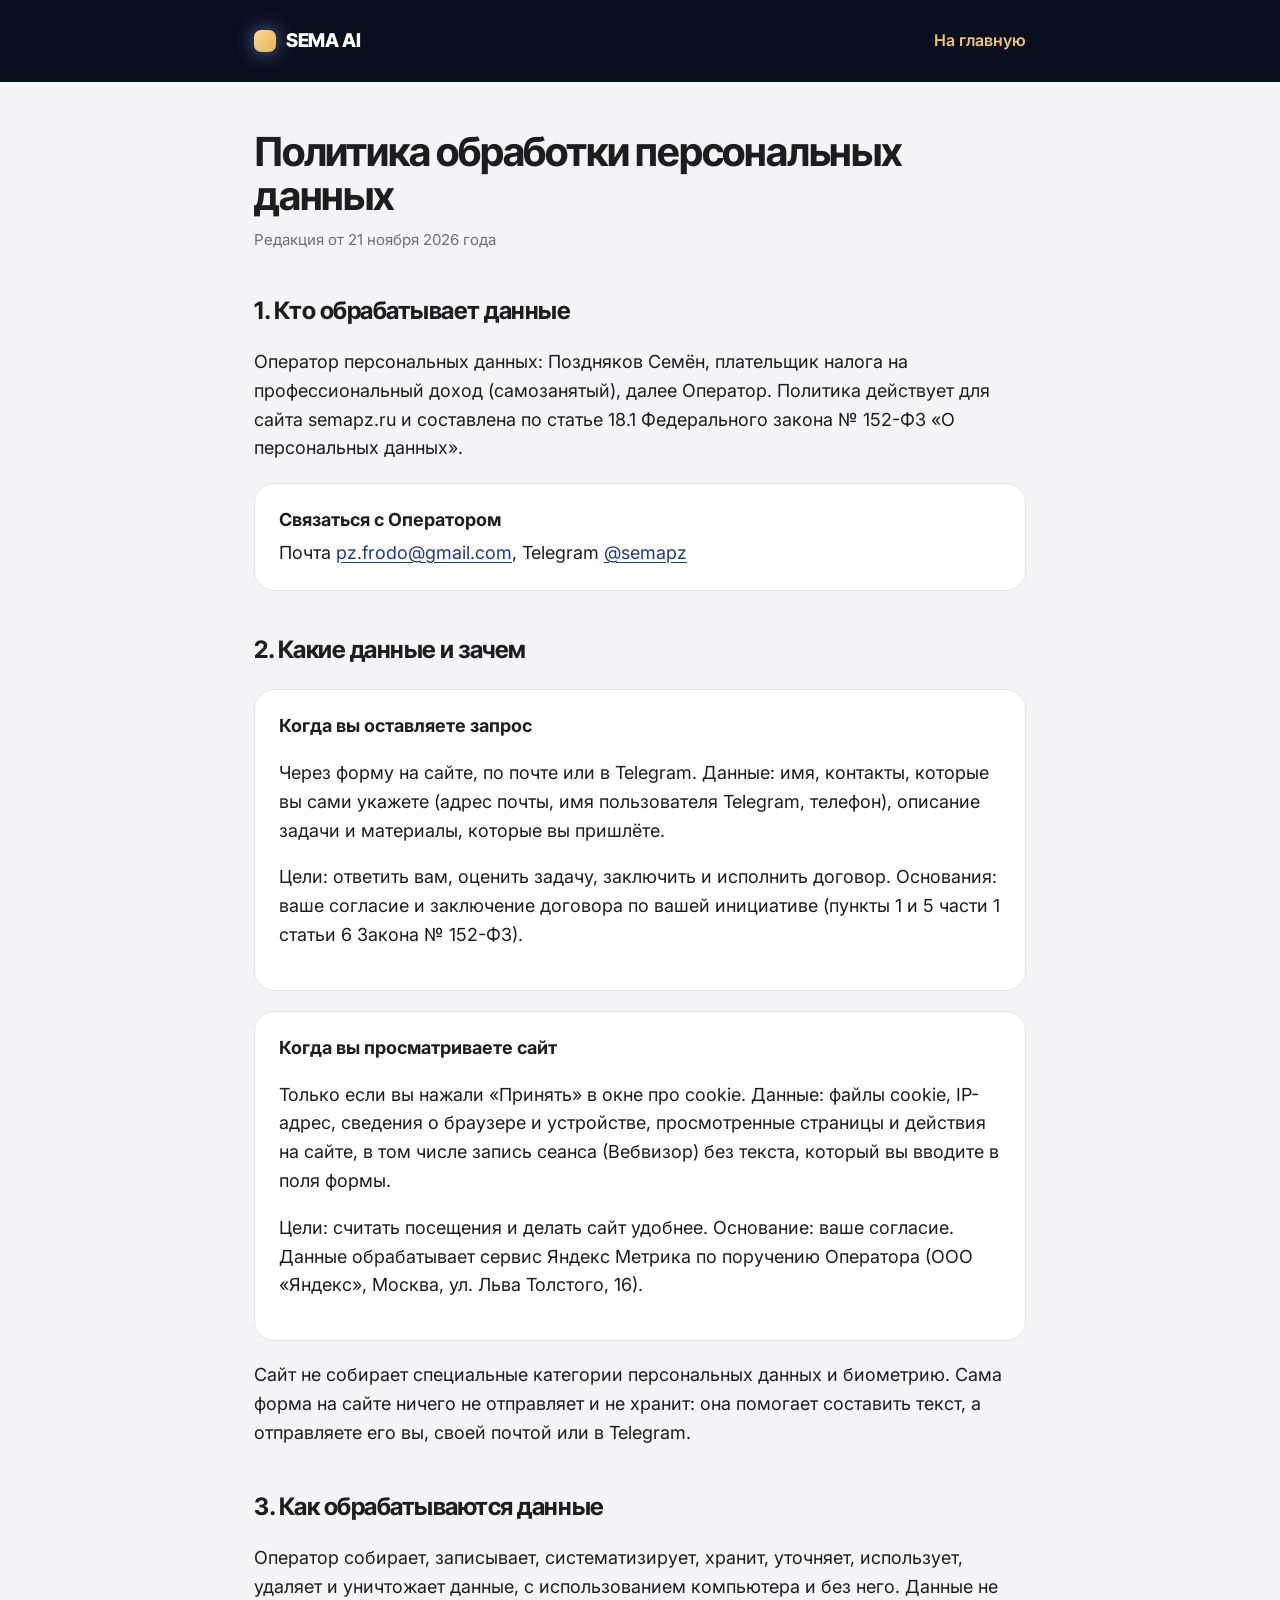
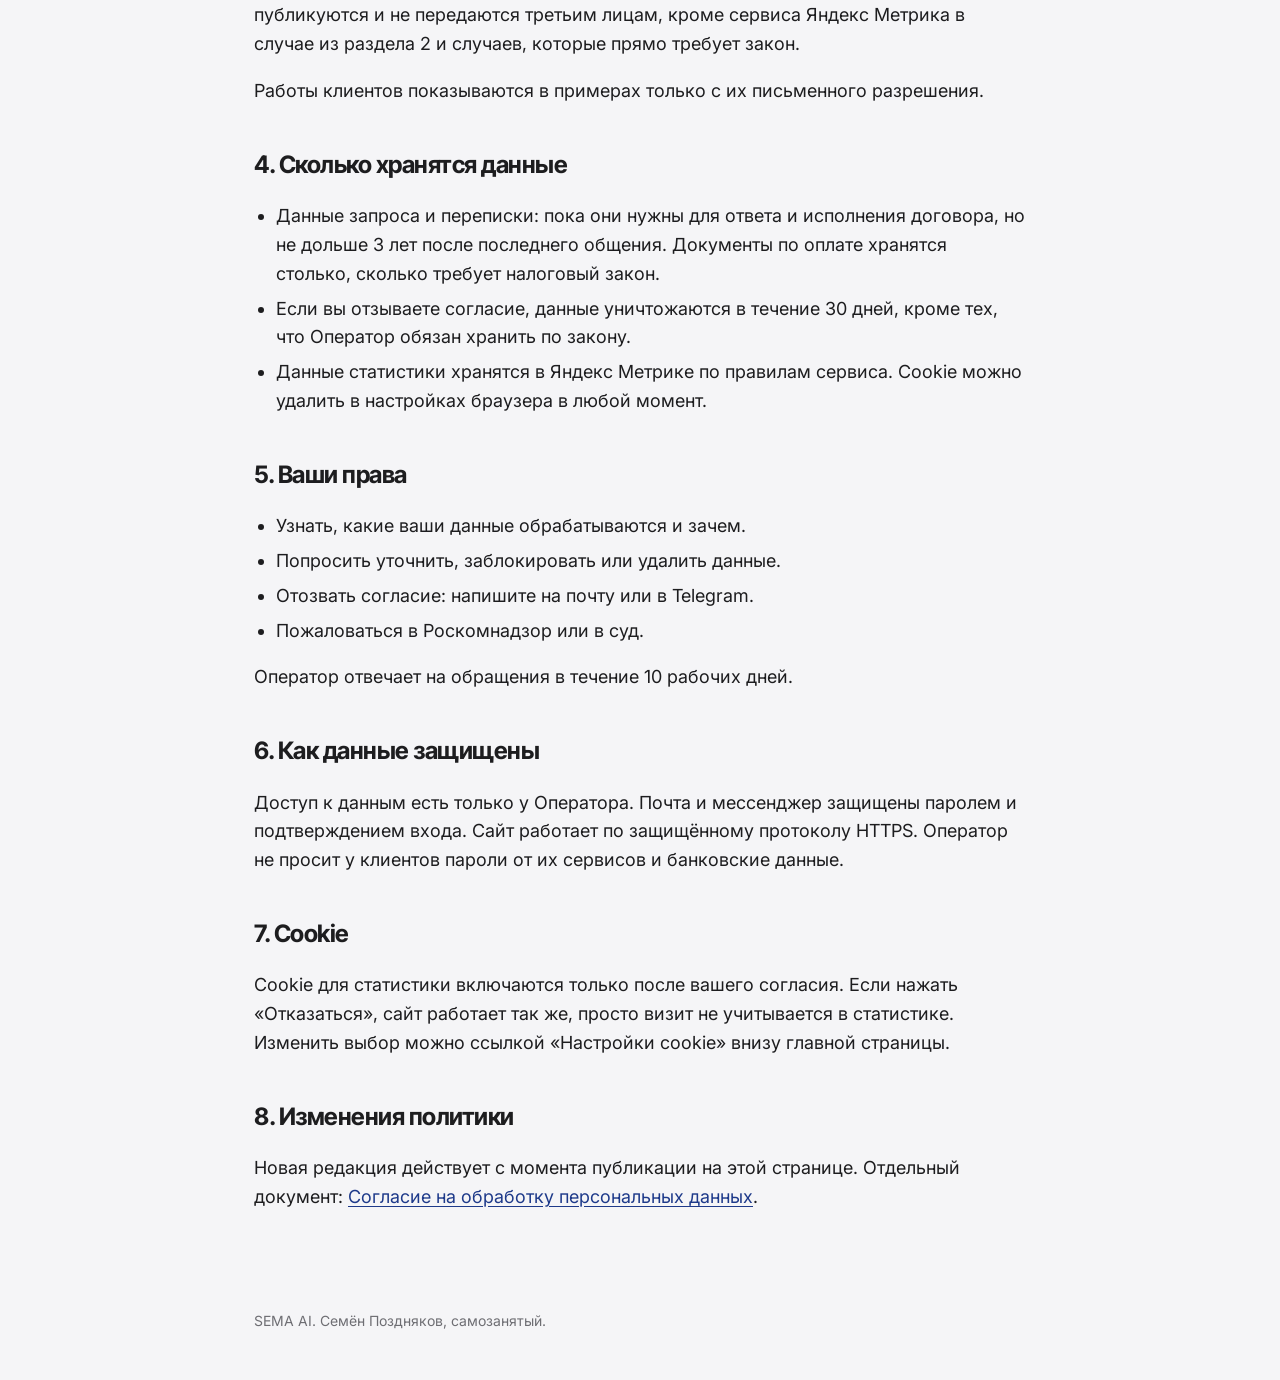
==== policy.html @ aa545725 "Превью ссылки, иконки, политика и согласие, Яндекс Метрика после согласия на cookie Co-Authored-By: " ====
<!DOCTYPE html>
<html lang="ru">
<head>
<meta charset="utf-8">
<meta name="viewport" content="width=device-width, initial-scale=1">
<title>Политика обработки персональных данных · SEMA AI</title>
<meta name="robots" content="noindex">
<link rel="icon" href="favicon.ico" sizes="any">
<link rel="apple-touch-icon" href="img/apple-touch-icon.png">
<link rel="preconnect" href="https://fonts.googleapis.com">
<link rel="preconnect" href="https://fonts.gstatic.com" crossorigin>
<link href="https://fonts.googleapis.com/css2?family=Inter:wght@400;600;700&family=Inter+Tight:wght@700;800&display=swap" rel="stylesheet">
<link rel="stylesheet" href="doc.css">
</head>
<body>
<header class="top"><div class="in"><a class="brand" href="./"><i aria-hidden="true"></i>SEMA AI</a><a class="back" href="./">На главную</a></div></header>
<main>
<h1>Политика обработки персональных данных</h1>
<p class="date">Редакция от 21 ноября 2026 года</p>

<h2>1. Кто обрабатывает данные</h2>
<p>Оператор персональных данных: Поздняков Семён, плательщик налога на профессиональный доход (самозанятый), далее Оператор. Политика действует для сайта semapz.ru и составлена по статье 18.1 Федерального закона № 152-ФЗ «О персональных данных».</p>
<div class="card"><b>Связаться с Оператором</b>Почта <a href="mailto:pz.frodo@gmail.com">pz.frodo@gmail.com</a>, Telegram <a href="https://t.me/semapz">@semapz</a></div>

<h2>2. Какие данные и зачем</h2>
<div class="card">
<b>Когда вы оставляете запрос</b>
<p>Через форму на сайте, по почте или в Telegram. Данные: имя, контакты, которые вы сами укажете (адрес почты, имя пользователя Telegram, телефон), описание задачи и материалы, которые вы пришлёте.</p>
<p>Цели: ответить вам, оценить задачу, заключить и исполнить договор. Основания: ваше согласие и заключение договора по вашей инициативе (пункты 1 и 5 части 1 статьи 6 Закона № 152-ФЗ).</p>
</div>
<div class="card">
<b>Когда вы просматриваете сайт</b>
<p>Только если вы нажали «Принять» в окне про cookie. Данные: файлы cookie, IP-адрес, сведения о браузере и устройстве, просмотренные страницы и действия на сайте, в том числе запись сеанса (Вебвизор) без текста, который вы вводите в поля формы.</p>
<p>Цели: считать посещения и делать сайт удобнее. Основание: ваше согласие. Данные обрабатывает сервис Яндекс Метрика по поручению Оператора (ООО «Яндекс», Москва, ул. Льва Толстого, 16).</p>
</div>
<p>Сайт не собирает специальные категории персональных данных и биометрию. Сама форма на сайте ничего не отправляет и не хранит: она помогает составить текст, а отправляете его вы, своей почтой или в Telegram.</p>

<h2>3. Как обрабатываются данные</h2>
<p>Оператор собирает, записывает, систематизирует, хранит, уточняет, использует, удаляет и уничтожает данные, с использованием компьютера и без него. Данные не публикуются и не передаются третьим лицам, кроме сервиса Яндекс Метрика в случае из раздела 2 и случаев, которые прямо требует закон.</p>
<p>Работы клиентов показываются в примерах только с их письменного разрешения.</p>

<h2>4. Сколько хранятся данные</h2>
<ul>
<li>Данные запроса и переписки: пока они нужны для ответа и исполнения договора, но не дольше 3 лет после последнего общения. Документы по оплате хранятся столько, сколько требует налоговый закон.</li>
<li>Если вы отзываете согласие, данные уничтожаются в течение 30 дней, кроме тех, что Оператор обязан хранить по закону.</li>
<li>Данные статистики хранятся в Яндекс Метрике по правилам сервиса. Cookie можно удалить в настройках браузера в любой момент.</li>
</ul>

<h2>5. Ваши права</h2>
<ul>
<li>Узнать, какие ваши данные обрабатываются и зачем.</li>
<li>Попросить уточнить, заблокировать или удалить данные.</li>
<li>Отозвать согласие: напишите на почту или в Telegram.</li>
<li>Пожаловаться в Роскомнадзор или в суд.</li>
</ul>
<p>Оператор отвечает на обращения в течение 10 рабочих дней.</p>

<h2>6. Как данные защищены</h2>
<p>Доступ к данным есть только у Оператора. Почта и мессенджер защищены паролем и подтверждением входа. Сайт работает по защищённому протоколу HTTPS. Оператор не просит у клиентов пароли от их сервисов и банковские данные.</p>

<h2>7. Cookie</h2>
<p>Cookie для статистики включаются только после вашего согласия. Если нажать «Отказаться», сайт работает так же, просто визит не учитывается в статистике. Изменить выбор можно ссылкой «Настройки cookie» внизу главной страницы.</p>

<h2>8. Изменения политики</h2>
<p>Новая редакция действует с момента публикации на этой странице. Отдельный документ: <a href="soglasie.html">Согласие на обработку персональных данных</a>.</p>
</main>
<footer>SEMA AI. Семён Поздняков, самозанятый.</footer>
</body>
</html>
---- doc.css ----
*{box-sizing:border-box}
html,body{margin:0}
body{background:#F5F5F7;color:#1d1d1f;font-family:"Inter","Helvetica Neue",Arial,system-ui,sans-serif;font-size:18px;line-height:1.6;-webkit-font-smoothing:antialiased}
a{color:#1E3A8A;text-underline-offset:3px}
:focus-visible{outline:3px solid #E9B355;outline-offset:3px;border-radius:6px}
.top{background:#0A0F1F;color:#fff}
.top .in{max-width:820px;margin:0 auto;padding:18px 24px;display:flex;align-items:center;justify-content:space-between;gap:16px}
.brand{display:flex;align-items:center;gap:10px;font-family:"Inter Tight","Inter",sans-serif;font-weight:800;font-size:19px;letter-spacing:-.02em;color:#fff;text-decoration:none}
.brand i{width:22px;height:22px;border-radius:7px;background:linear-gradient(135deg,#F8DA96,#E9B355);display:block;box-shadow:0 0 18px rgba(126,151,214,.7)}
.back{color:#F2C46D;font-weight:600;font-size:16px;text-decoration:none;padding:10px 0}
.back:hover{text-decoration:underline}
main{max-width:820px;margin:0 auto;padding:48px 24px 80px}
h1{font-family:"Inter Tight","Inter",sans-serif;font-size:40px;line-height:1.1;letter-spacing:-.03em;margin:0 0 10px}
.date{color:#6e6e73;font-size:15px;margin:0 0 32px}
h2{font-family:"Inter Tight","Inter",sans-serif;font-size:24px;letter-spacing:-.02em;margin:40px 0 10px}
p,li{max-width:70ch}
ul{padding-left:22px}
li{margin:6px 0}
.card{background:#fff;border-radius:20px;padding:22px 24px;margin:20px 0;border:1px solid #e5e5ea}
.card b{display:block;margin-bottom:4px}
footer{max-width:820px;margin:0 auto;padding:0 24px 48px;color:#6e6e73;font-size:14px}
@media (max-width:600px){h1{font-size:30px}body{font-size:17px}main{padding-top:32px}}
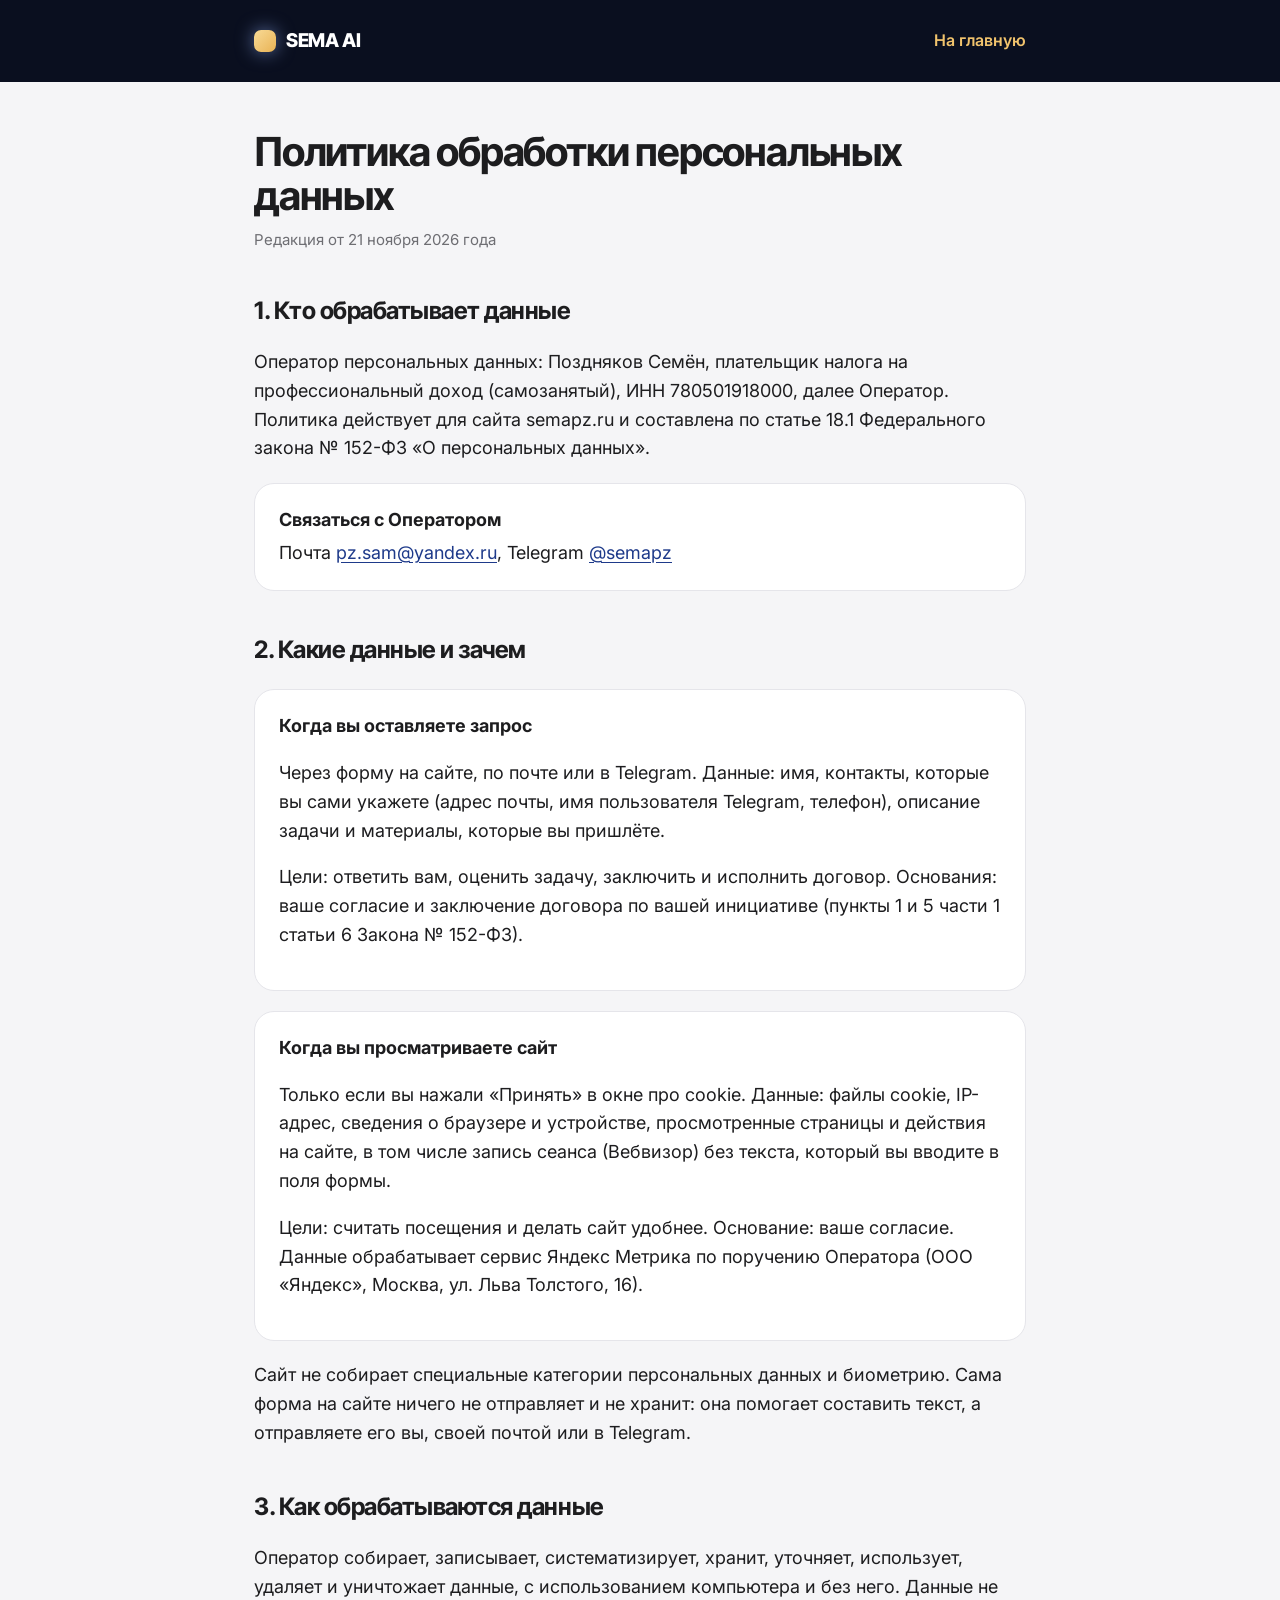
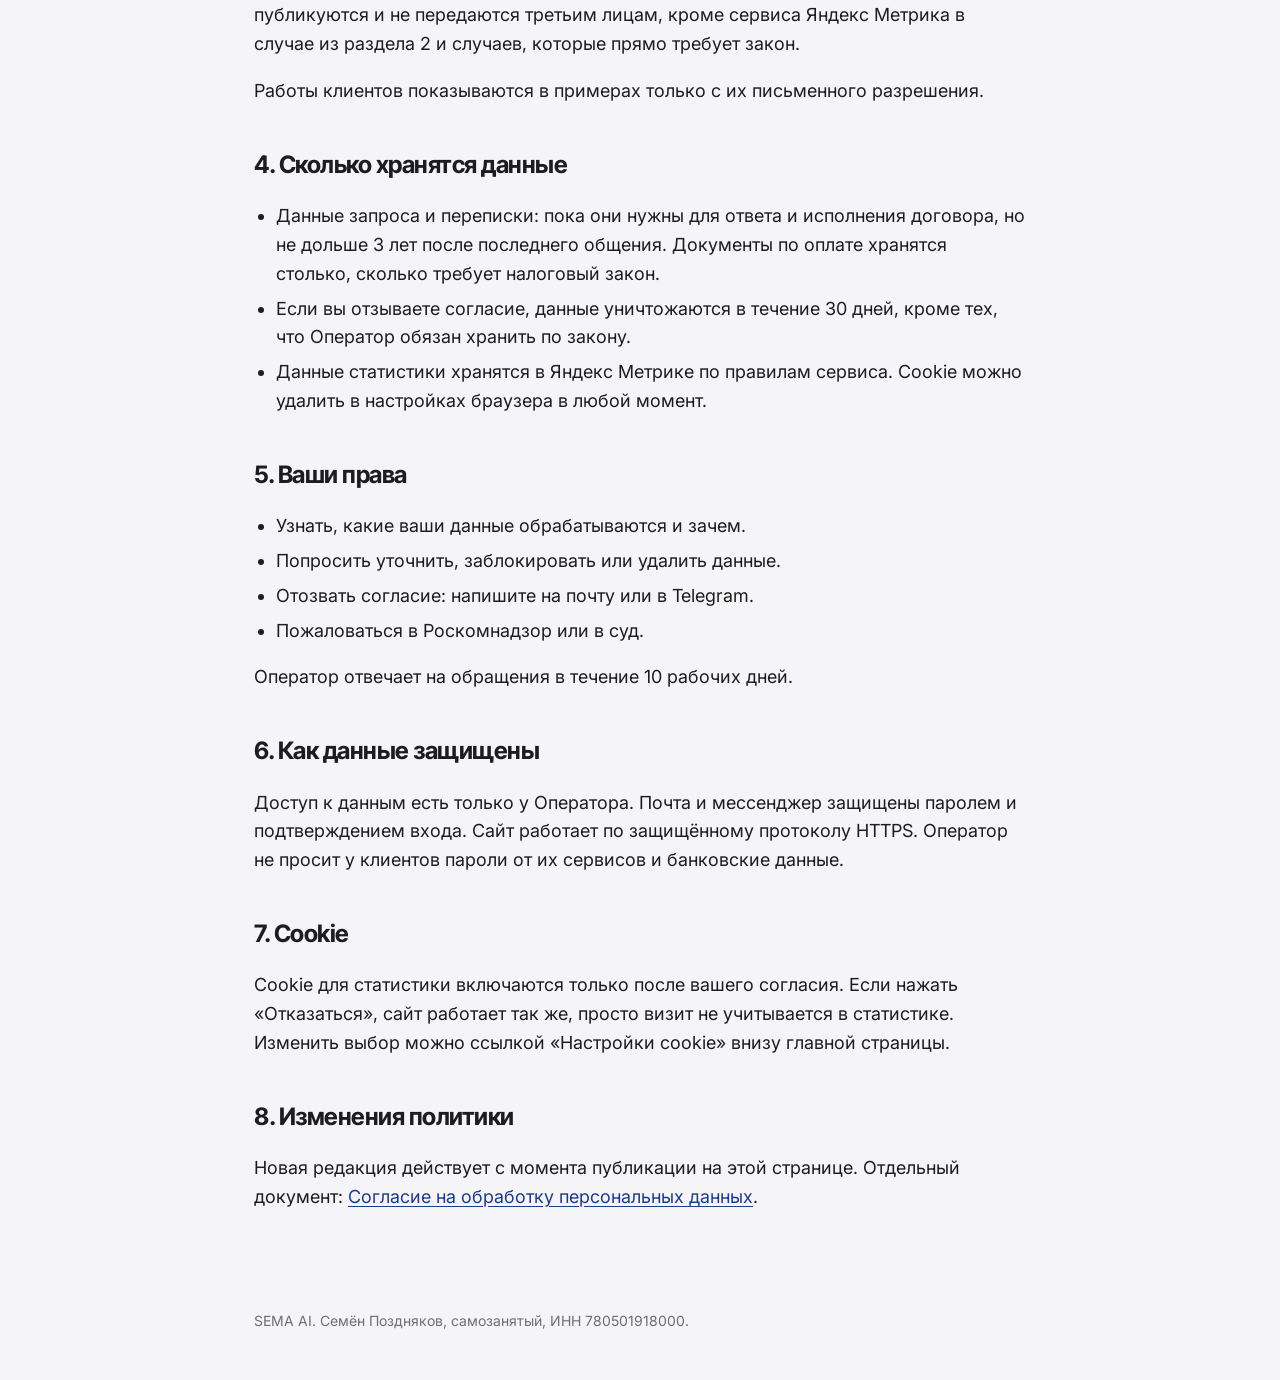
==== commit de34e683: "Почта pz.sam@yandex.ru, ИНН в политике, согласии и подвале, ролик с новой почтой Co-Authored-By: Cla" ====
--- a/policy.html
+++ b/policy.html
@@ -19,8 +19,8 @@
 <p class="date">Редакция от 21 ноября 2026 года</p>
 
 <h2>1. Кто обрабатывает данные</h2>
-<p>Оператор персональных данных: Поздняков Семён, плательщик налога на профессиональный доход (самозанятый), далее Оператор. Политика действует для сайта semapz.ru и составлена по статье 18.1 Федерального закона № 152-ФЗ «О персональных данных».</p>
-<div class="card"><b>Связаться с Оператором</b>Почта <a href="mailto:pz.frodo@gmail.com">pz.frodo@gmail.com</a>, Telegram <a href="https://t.me/semapz">@semapz</a></div>
+<p>Оператор персональных данных: Поздняков Семён, плательщик налога на профессиональный доход (самозанятый), ИНН 780501918000, далее Оператор. Политика действует для сайта semapz.ru и составлена по статье 18.1 Федерального закона № 152-ФЗ «О персональных данных».</p>
+<div class="card"><b>Связаться с Оператором</b>Почта <a href="mailto:pz.sam@yandex.ru">pz.sam@yandex.ru</a>, Telegram <a href="https://t.me/semapz">@semapz</a></div>
 
 <h2>2. Какие данные и зачем</h2>
 <div class="card">
@@ -64,6 +64,6 @@
 <h2>8. Изменения политики</h2>
 <p>Новая редакция действует с момента публикации на этой странице. Отдельный документ: <a href="soglasie.html">Согласие на обработку персональных данных</a>.</p>
 </main>
-<footer>SEMA AI. Семён Поздняков, самозанятый.</footer>
+<footer>SEMA AI. Семён Поздняков, самозанятый, ИНН 780501918000.</footer>
 </body>
 </html>
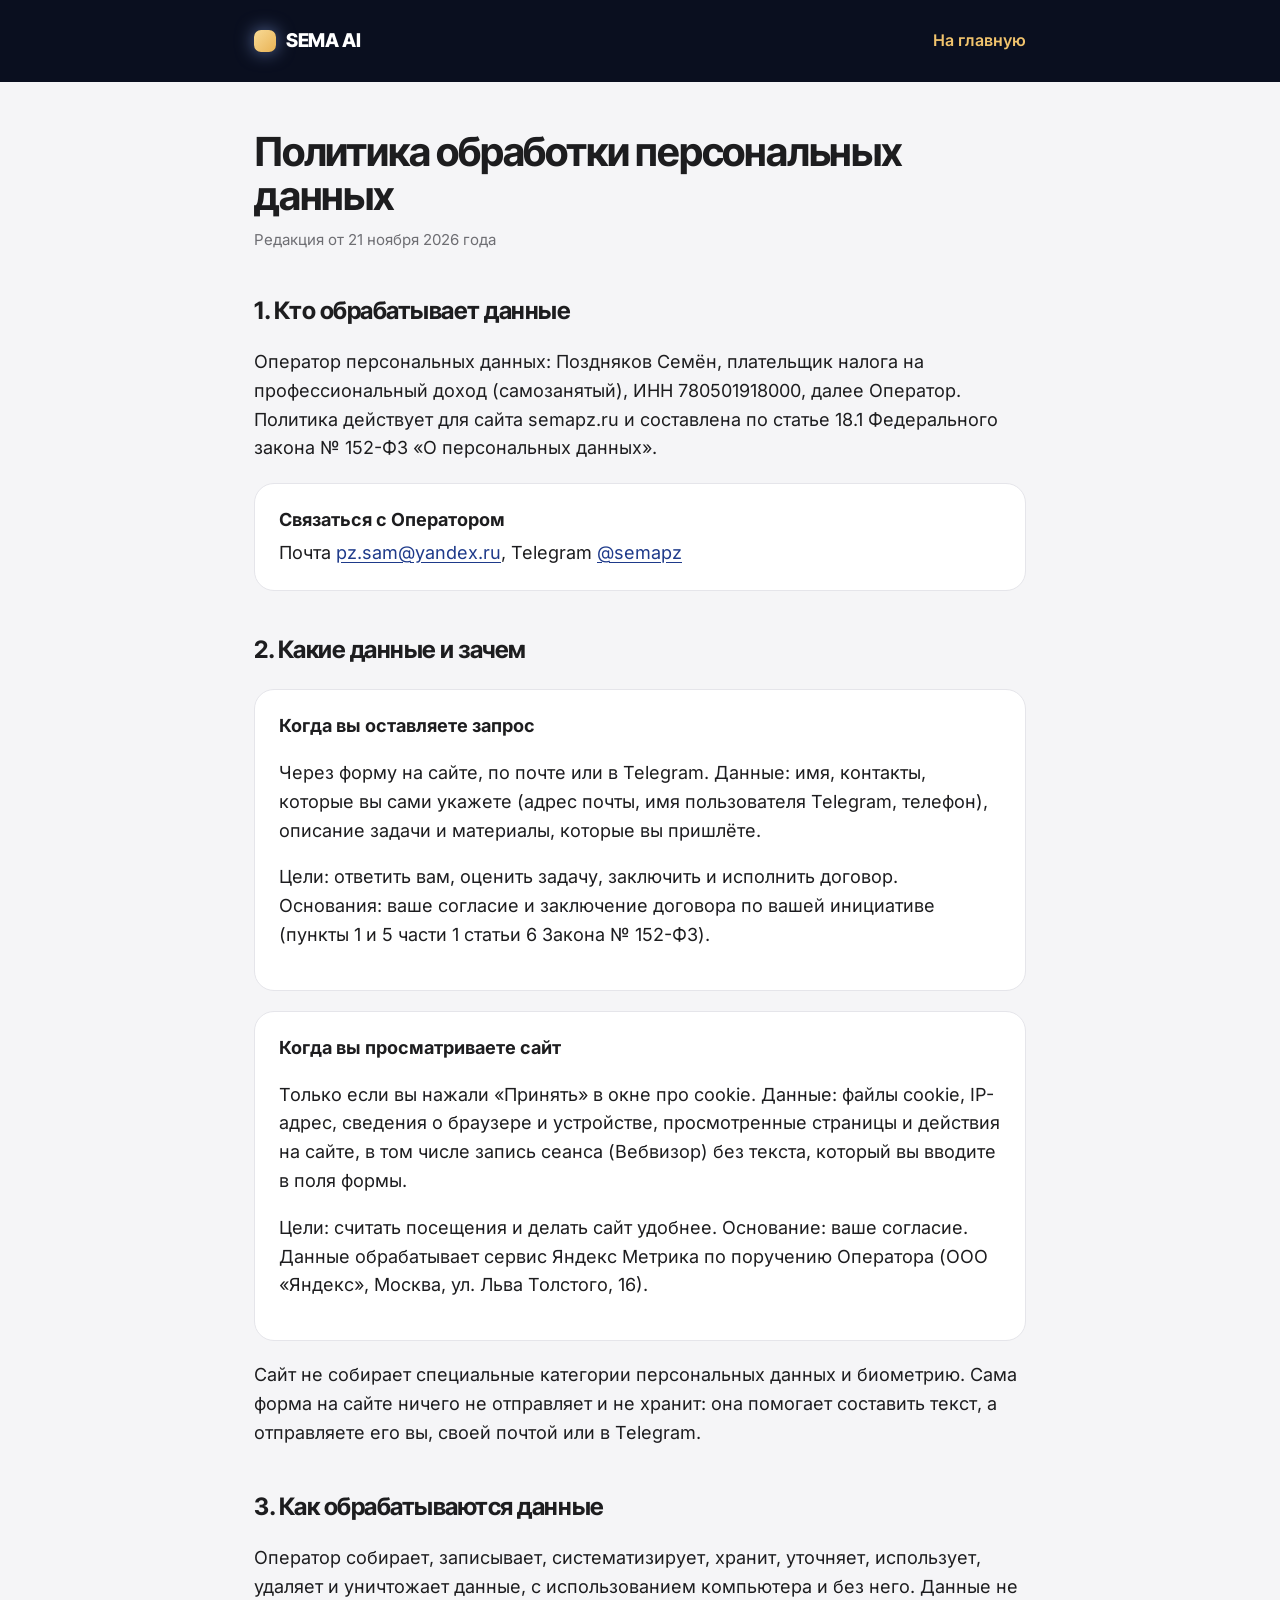
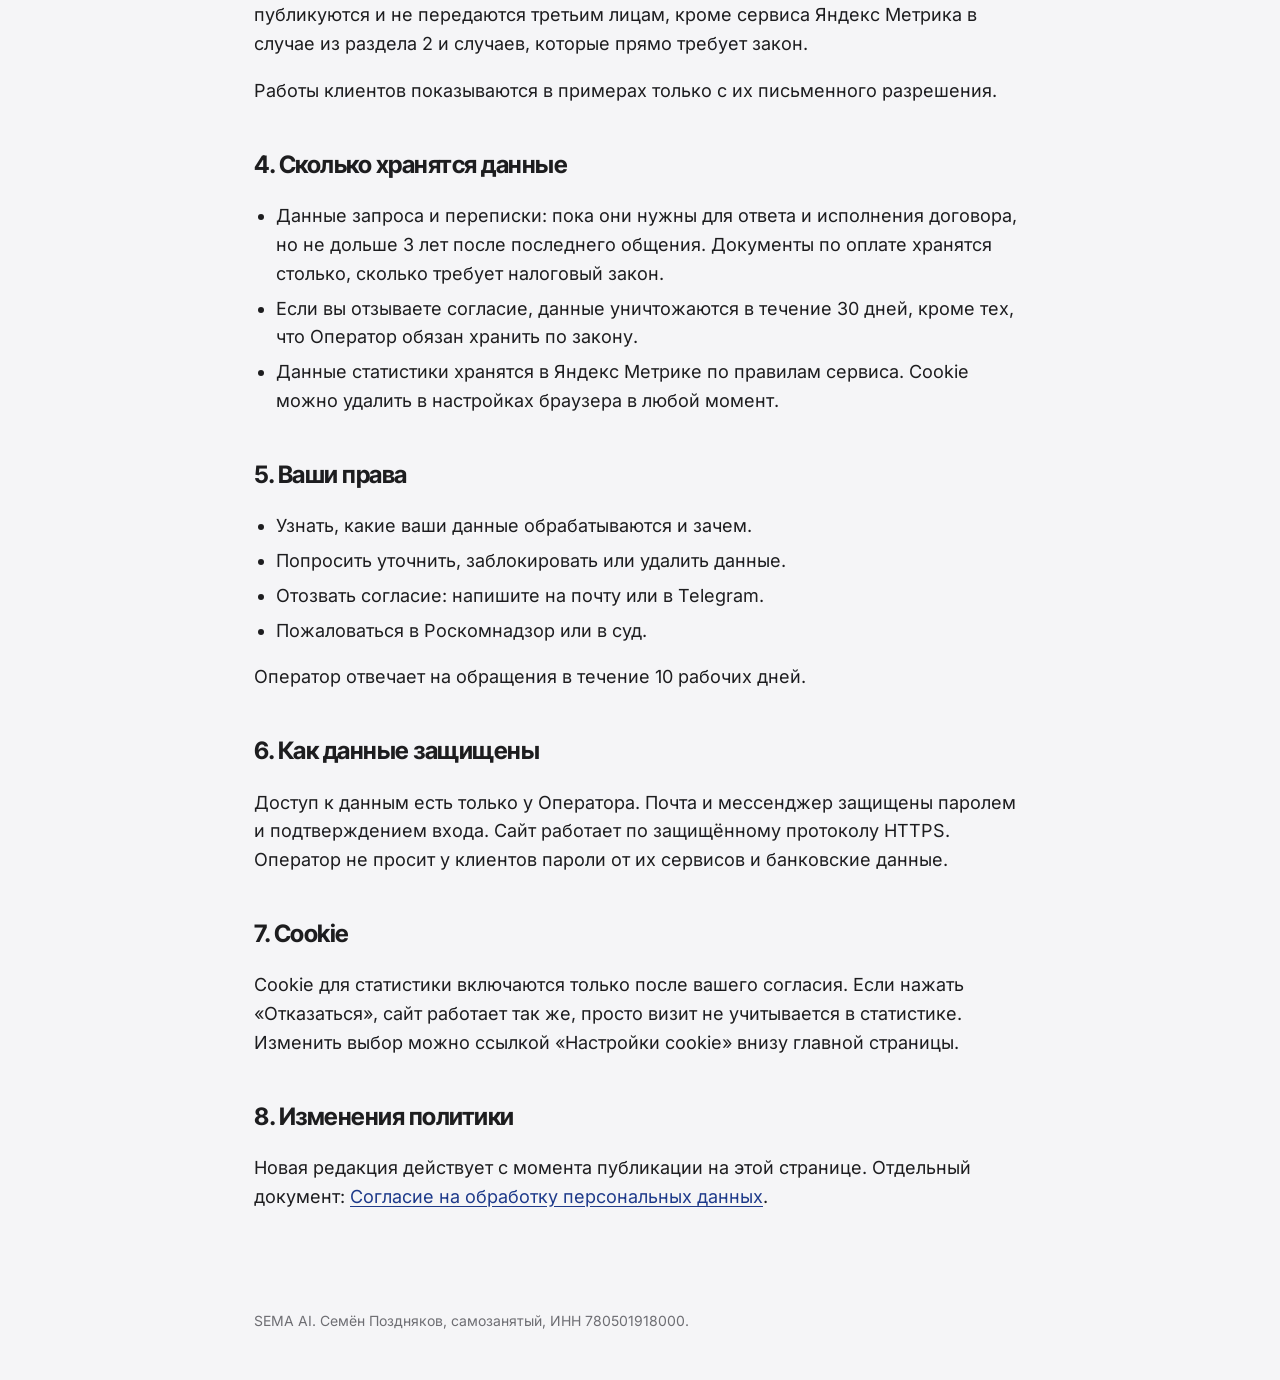
==== commit c1f18811: "По отзыву: почта и Авито главными, ответ за 1 час отдельно от сроков, срочно +50%, объём в ценах, не" ====
--- a/policy.html
+++ b/policy.html
@@ -7,9 +7,8 @@
 <meta name="robots" content="noindex">
 <link rel="icon" href="favicon.ico" sizes="any">
 <link rel="apple-touch-icon" href="img/apple-touch-icon.png">
-<link rel="preconnect" href="https://fonts.googleapis.com">
-<link rel="preconnect" href="https://fonts.gstatic.com" crossorigin>
-<link href="https://fonts.googleapis.com/css2?family=Inter:wght@400;600;700&family=Inter+Tight:wght@700;800&display=swap" rel="stylesheet">
+<link rel="preload" href="fonts/inter-cyrillic-wght-normal.woff2" as="font" type="font/woff2" crossorigin>
+<link rel="stylesheet" href="fonts.css">
 <link rel="stylesheet" href="doc.css">
 </head>
 <body>
--- a/fonts.css
+++ b/fonts.css
@@ -0,0 +1,81 @@
+/* Шрифты Inter, Inter Tight, Caveat (SIL OFL 1.1), локальные копии */
+@font-face {
+  font-family:'Inter';
+  font-style: normal;
+  font-display: swap;
+  font-weight: 100 900;
+  src: url(fonts/inter-cyrillic-wght-normal.woff2) format('woff2-variations');
+  unicode-range: U+0301,U+0400-045F,U+0490-0491,U+04B0-04B1,U+2116;
+}
+@font-face {
+  font-family:'Inter';
+  font-style: normal;
+  font-display: swap;
+  font-weight: 100 900;
+  src: url(fonts/inter-latin-ext-wght-normal.woff2) format('woff2-variations');
+  unicode-range: U+0100-02BA,U+02BD-02C5,U+02C7-02CC,U+02CE-02D7,U+02DD-02FF,U+0304,U+0308,U+0329,U+1D00-1DBF,U+1E00-1E9F,U+1EF2-1EFF,U+2020,U+20A0-20AB,U+20AD-20C0,U+2113,U+2C60-2C7F,U+A720-A7FF;
+}
+@font-face {
+  font-family:'Inter';
+  font-style: normal;
+  font-display: swap;
+  font-weight: 100 900;
+  src: url(fonts/inter-latin-wght-normal.woff2) format('woff2-variations');
+  unicode-range: U+0000-00FF,U+0131,U+0152-0153,U+02BB-02BC,U+02C6,U+02DA,U+02DC,U+0304,U+0308,U+0329,U+2000-206F,U+20AC,U+2122,U+2191,U+2193,U+2212,U+2215,U+FEFF,U+FFFD;
+}
+@font-face {
+  font-family:'Inter Tight';
+  font-style: normal;
+  font-display: swap;
+  font-weight: 100 900;
+  src: url(fonts/inter-tight-cyrillic-wght-normal.woff2) format('woff2-variations');
+  unicode-range: U+0301,U+0400-045F,U+0490-0491,U+04B0-04B1,U+2116;
+}
+@font-face {
+  font-family:'Inter Tight';
+  font-style: normal;
+  font-display: swap;
+  font-weight: 100 900;
+  src: url(fonts/inter-tight-latin-ext-wght-normal.woff2) format('woff2-variations');
+  unicode-range: U+0100-02BA,U+02BD-02C5,U+02C7-02CC,U+02CE-02D7,U+02DD-02FF,U+0304,U+0308,U+0329,U+1D00-1DBF,U+1E00-1E9F,U+1EF2-1EFF,U+2020,U+20A0-20AB,U+20AD-20C0,U+2113,U+2C60-2C7F,U+A720-A7FF;
+}
+@font-face {
+  font-family:'Inter Tight';
+  font-style: normal;
+  font-display: swap;
+  font-weight: 100 900;
+  src: url(fonts/inter-tight-latin-wght-normal.woff2) format('woff2-variations');
+  unicode-range: U+0000-00FF,U+0131,U+0152-0153,U+02BB-02BC,U+02C6,U+02DA,U+02DC,U+0304,U+0308,U+0329,U+2000-206F,U+20AC,U+2122,U+2191,U+2193,U+2212,U+2215,U+FEFF,U+FFFD;
+}
+@font-face {
+  font-family:'Caveat';
+  font-style: normal;
+  font-display: swap;
+  font-weight: 500;
+  src: url(fonts/caveat-cyrillic-500-normal.woff2) format('woff2');
+  unicode-range: U+0301,U+0400-045F,U+0490-0491,U+04B0-04B1,U+2116;
+}
+@font-face {
+  font-family:'Caveat';
+  font-style: normal;
+  font-display: swap;
+  font-weight: 500;
+  src: url(fonts/caveat-latin-500-normal.woff2) format('woff2');
+  unicode-range: U+0000-00FF,U+0131,U+0152-0153,U+02BB-02BC,U+02C6,U+02DA,U+02DC,U+0304,U+0308,U+0329,U+2000-206F,U+20AC,U+2122,U+2191,U+2193,U+2212,U+2215,U+FEFF,U+FFFD;
+}
+@font-face {
+  font-family:'Caveat';
+  font-style: normal;
+  font-display: swap;
+  font-weight: 700;
+  src: url(fonts/caveat-cyrillic-700-normal.woff2) format('woff2');
+  unicode-range: U+0301,U+0400-045F,U+0490-0491,U+04B0-04B1,U+2116;
+}
+@font-face {
+  font-family:'Caveat';
+  font-style: normal;
+  font-display: swap;
+  font-weight: 700;
+  src: url(fonts/caveat-latin-700-normal.woff2) format('woff2');
+  unicode-range: U+0000-00FF,U+0131,U+0152-0153,U+02BB-02BC,U+02C6,U+02DA,U+02DC,U+0304,U+0308,U+0329,U+2000-206F,U+20AC,U+2122,U+2191,U+2193,U+2212,U+2215,U+FEFF,U+FFFD;
+}
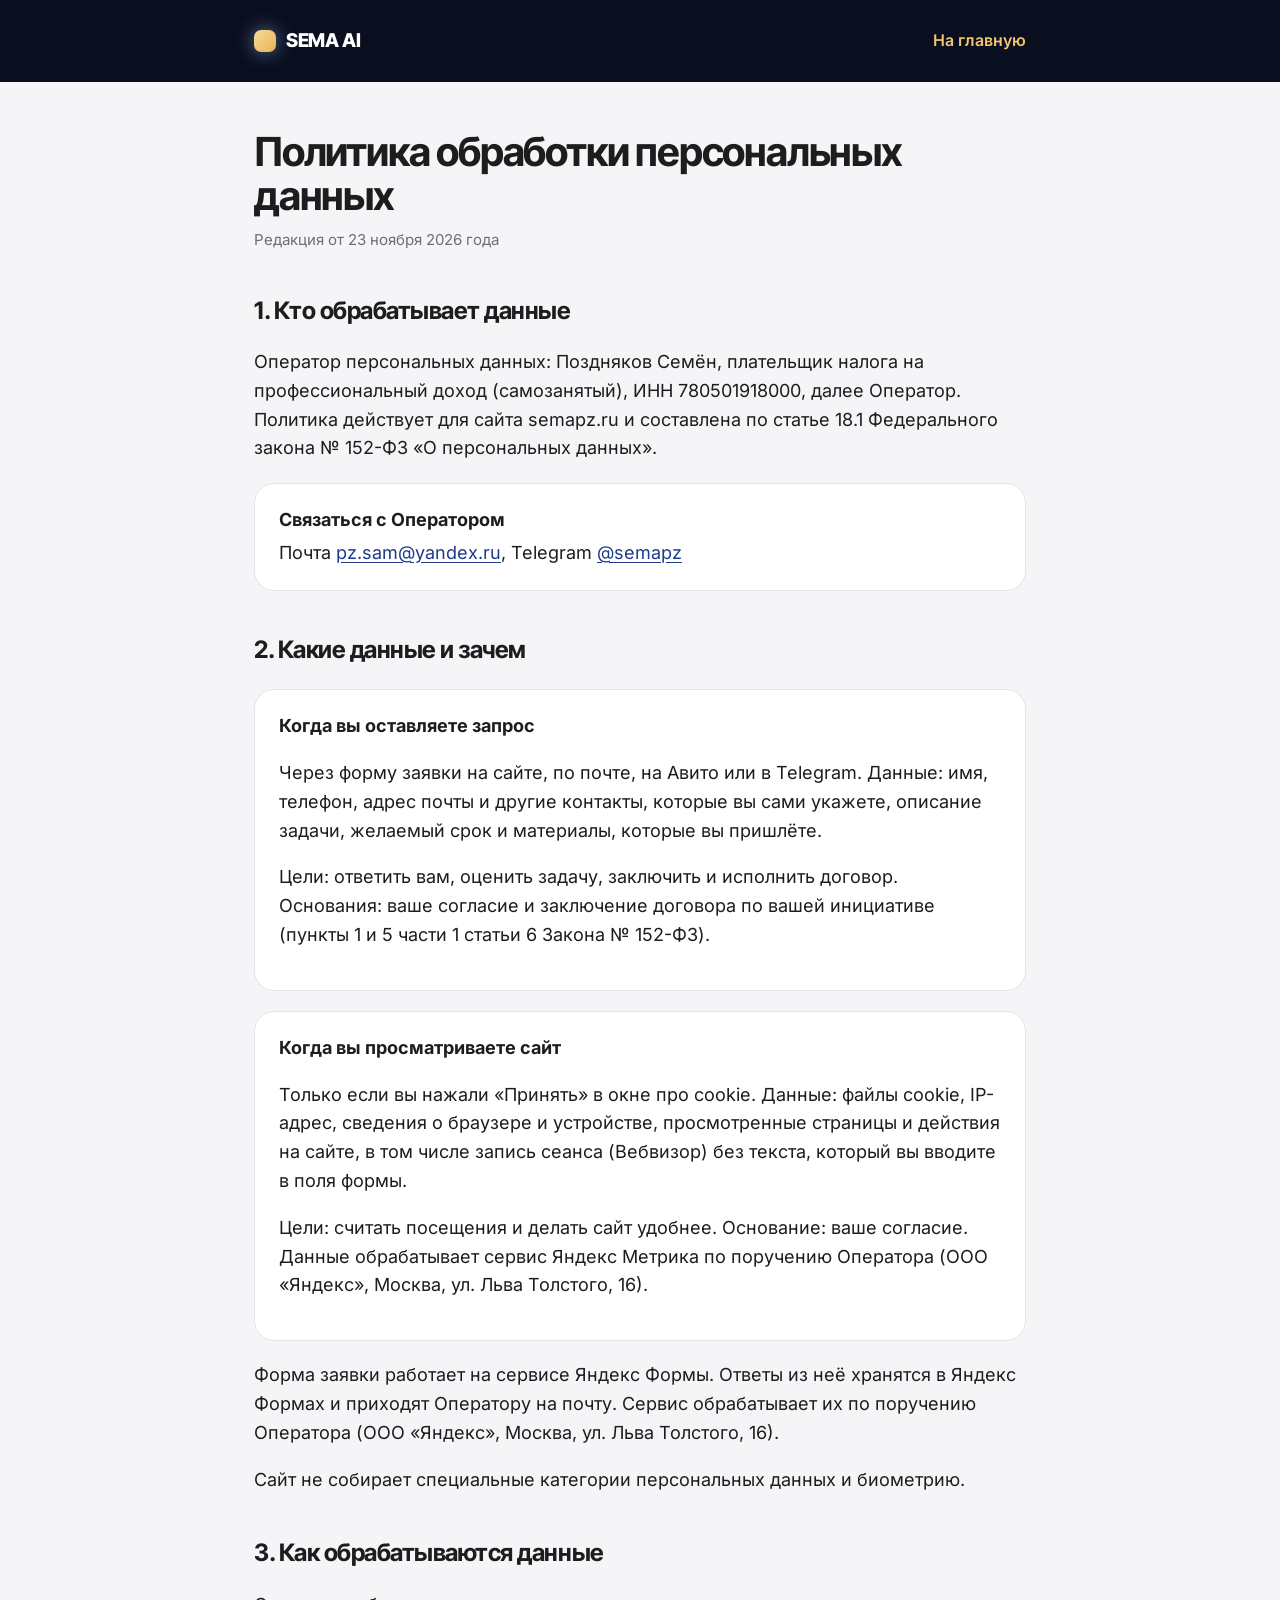
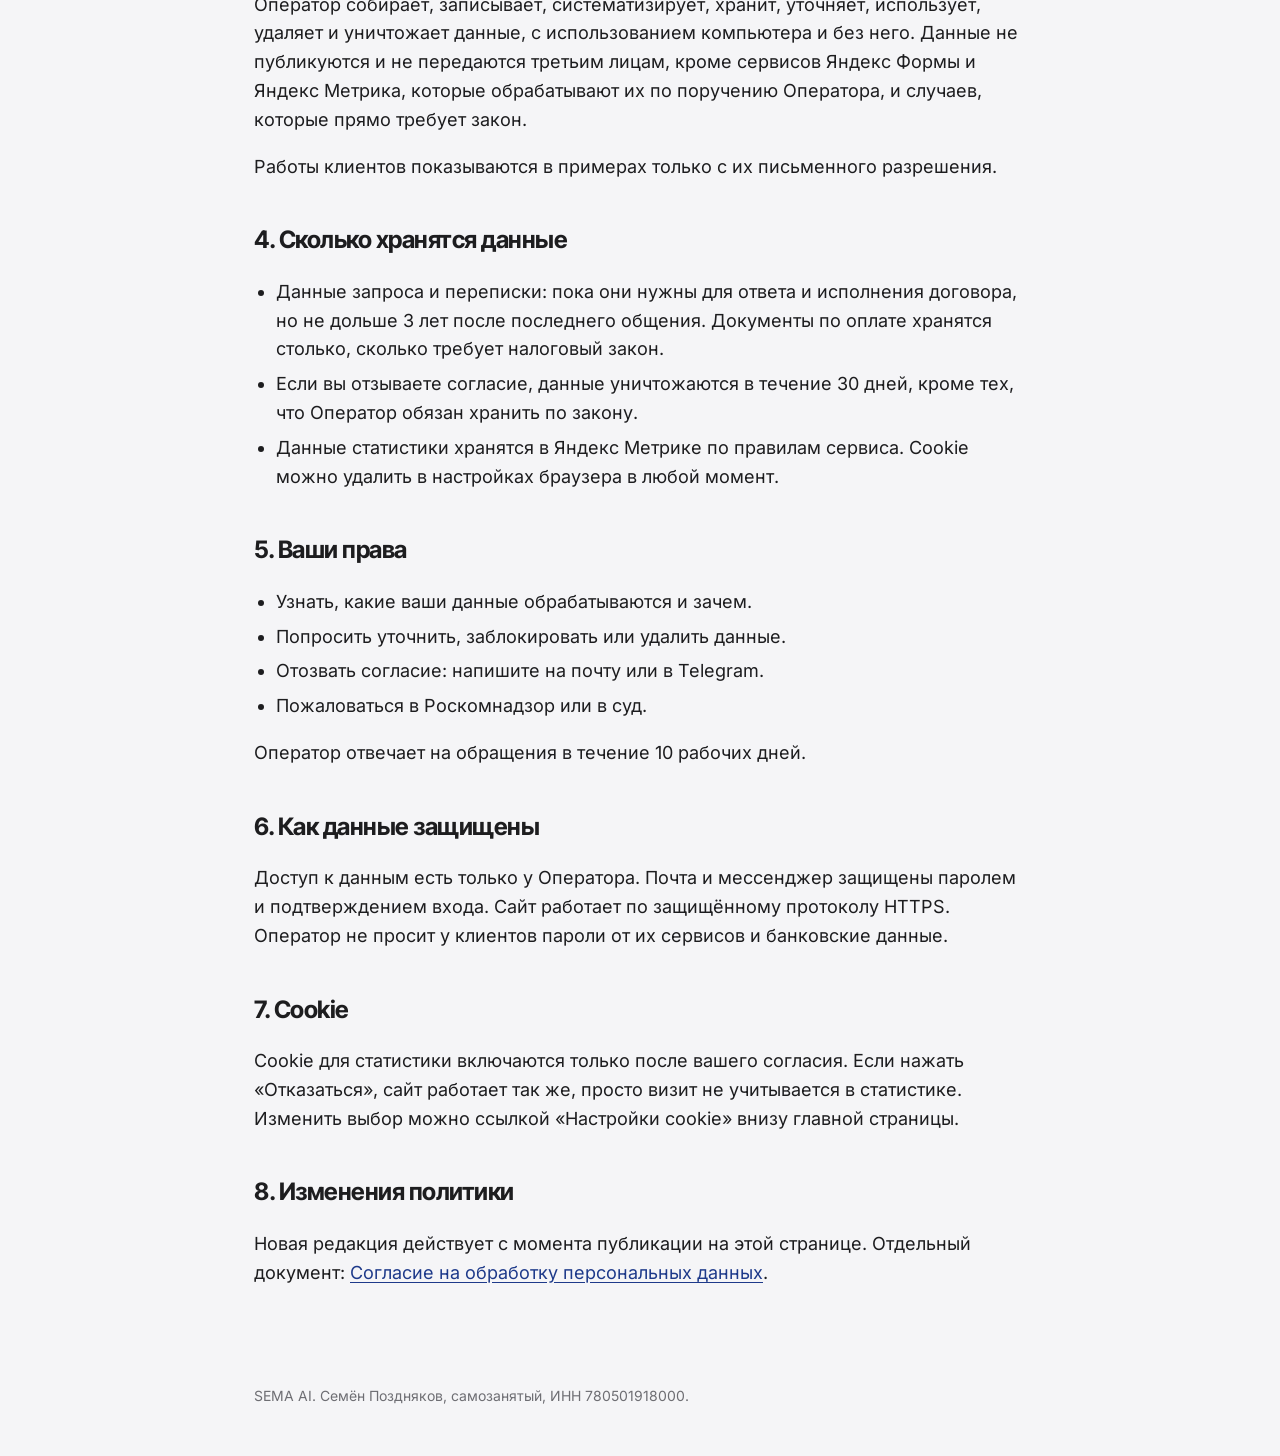
==== commit b48bd891: "Заявка через Яндекс Форму с отправкой на почту, превью ссылки со значком и semapz.ru, услуга «Официа" ====
--- a/policy.html
+++ b/policy.html
@@ -15,7 +15,7 @@
 <header class="top"><div class="in"><a class="brand" href="./"><i aria-hidden="true"></i>SEMA AI</a><a class="back" href="./">На главную</a></div></header>
 <main>
 <h1>Политика обработки персональных данных</h1>
-<p class="date">Редакция от 21 ноября 2026 года</p>
+<p class="date">Редакция от 23 ноября 2026 года</p>
 
 <h2>1. Кто обрабатывает данные</h2>
 <p>Оператор персональных данных: Поздняков Семён, плательщик налога на профессиональный доход (самозанятый), ИНН 780501918000, далее Оператор. Политика действует для сайта semapz.ru и составлена по статье 18.1 Федерального закона № 152-ФЗ «О персональных данных».</p>
@@ -24,7 +24,7 @@
 <h2>2. Какие данные и зачем</h2>
 <div class="card">
 <b>Когда вы оставляете запрос</b>
-<p>Через форму на сайте, по почте или в Telegram. Данные: имя, контакты, которые вы сами укажете (адрес почты, имя пользователя Telegram, телефон), описание задачи и материалы, которые вы пришлёте.</p>
+<p>Через форму заявки на сайте, по почте, на Авито или в Telegram. Данные: имя, телефон, адрес почты и другие контакты, которые вы сами укажете, описание задачи, желаемый срок и материалы, которые вы пришлёте.</p>
 <p>Цели: ответить вам, оценить задачу, заключить и исполнить договор. Основания: ваше согласие и заключение договора по вашей инициативе (пункты 1 и 5 части 1 статьи 6 Закона № 152-ФЗ).</p>
 </div>
 <div class="card">
@@ -32,10 +32,11 @@
 <p>Только если вы нажали «Принять» в окне про cookie. Данные: файлы cookie, IP-адрес, сведения о браузере и устройстве, просмотренные страницы и действия на сайте, в том числе запись сеанса (Вебвизор) без текста, который вы вводите в поля формы.</p>
 <p>Цели: считать посещения и делать сайт удобнее. Основание: ваше согласие. Данные обрабатывает сервис Яндекс Метрика по поручению Оператора (ООО «Яндекс», Москва, ул. Льва Толстого, 16).</p>
 </div>
-<p>Сайт не собирает специальные категории персональных данных и биометрию. Сама форма на сайте ничего не отправляет и не хранит: она помогает составить текст, а отправляете его вы, своей почтой или в Telegram.</p>
+<p>Форма заявки работает на сервисе Яндекс Формы. Ответы из неё хранятся в Яндекс Формах и приходят Оператору на почту. Сервис обрабатывает их по поручению Оператора (ООО «Яндекс», Москва, ул. Льва Толстого, 16).</p>
+<p>Сайт не собирает специальные категории персональных данных и биометрию.</p>
 
 <h2>3. Как обрабатываются данные</h2>
-<p>Оператор собирает, записывает, систематизирует, хранит, уточняет, использует, удаляет и уничтожает данные, с использованием компьютера и без него. Данные не публикуются и не передаются третьим лицам, кроме сервиса Яндекс Метрика в случае из раздела 2 и случаев, которые прямо требует закон.</p>
+<p>Оператор собирает, записывает, систематизирует, хранит, уточняет, использует, удаляет и уничтожает данные, с использованием компьютера и без него. Данные не публикуются и не передаются третьим лицам, кроме сервисов Яндекс Формы и Яндекс Метрика, которые обрабатывают их по поручению Оператора, и случаев, которые прямо требует закон.</p>
 <p>Работы клиентов показываются в примерах только с их письменного разрешения.</p>
 
 <h2>4. Сколько хранятся данные</h2>
